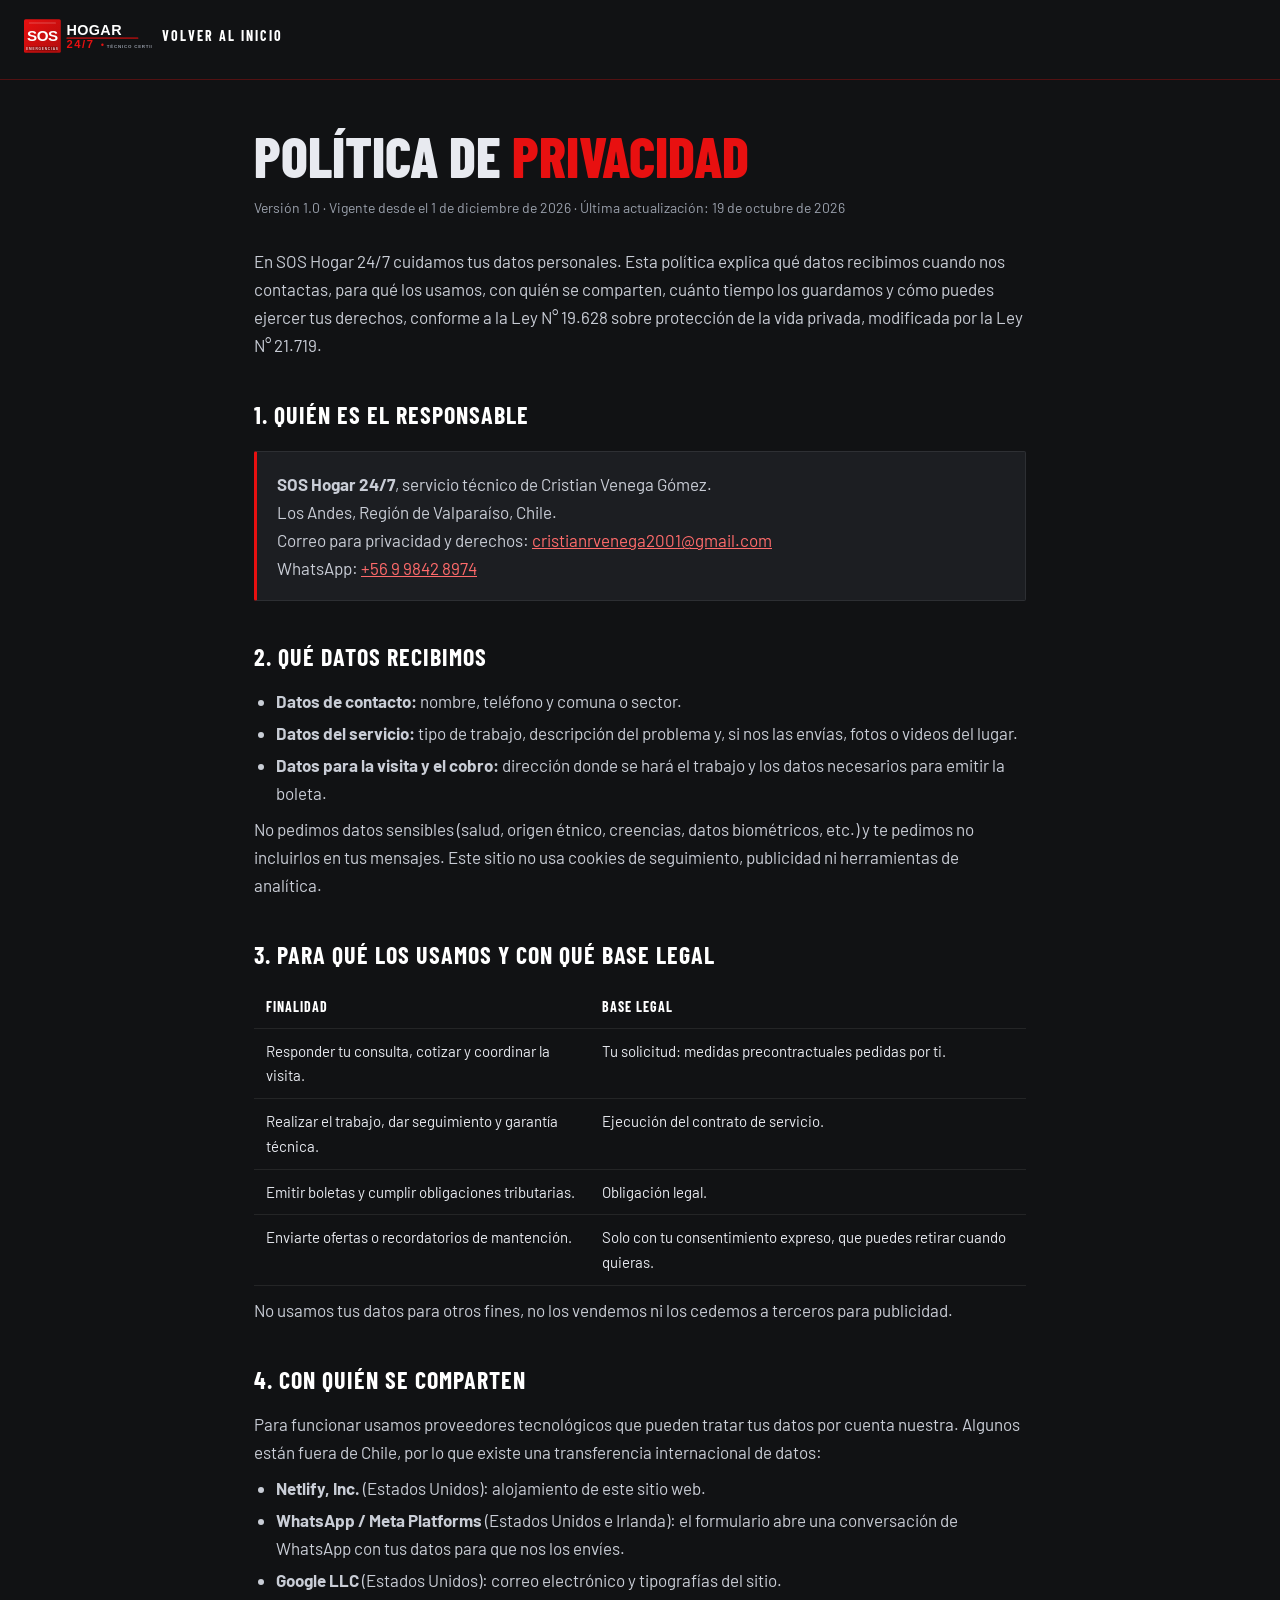
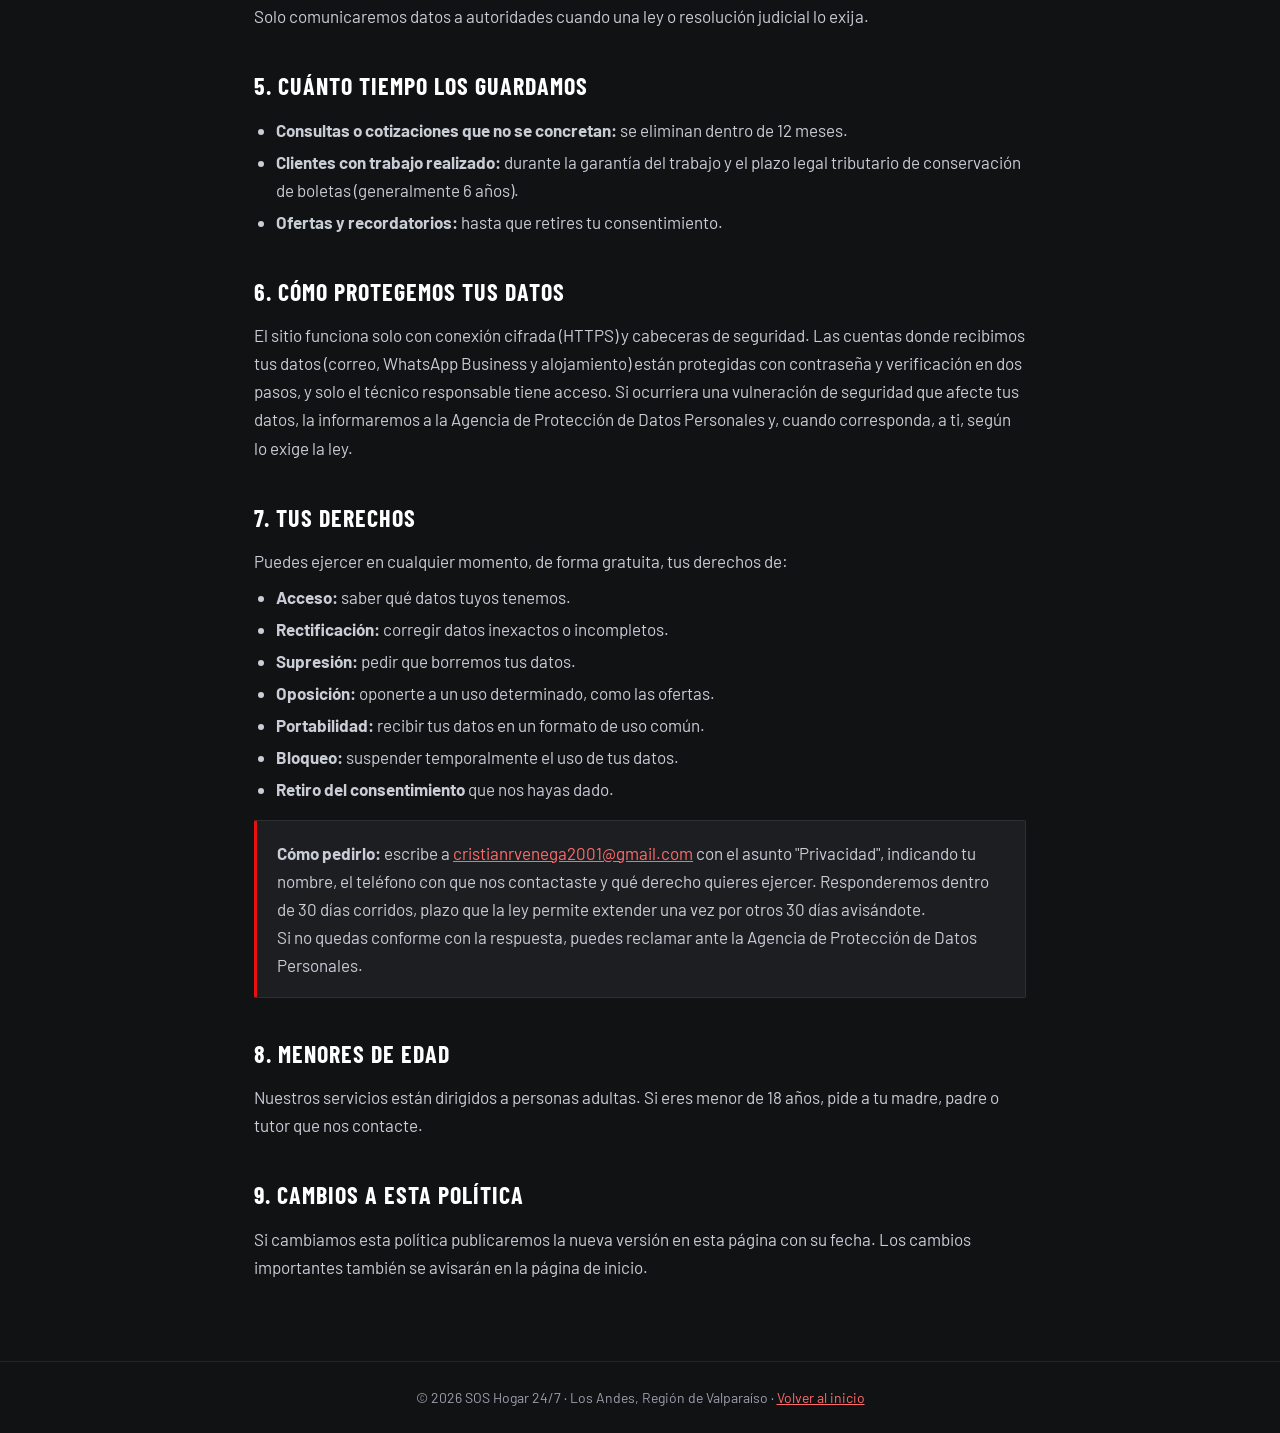
==== privacidad.html @ df57c521 "Sitio publicado (19-10-2026) + fase 1: cabeceras de seguridad, Política de Privacidad, consentimient" ====
<!DOCTYPE html>
<html lang="es">
<head>
  <meta charset="UTF-8" />
  <meta name="viewport" content="width=device-width, initial-scale=1.0" />
  <title>Política de Privacidad | SOS Hogar 24/7</title>
  <meta name="description" content="Cómo SOS Hogar 24/7 trata tus datos personales y cómo ejercer tus derechos según la Ley 21.719." />
  <meta name="robots" content="index,follow" />
  <link rel="preconnect" href="https://fonts.googleapis.com" />
  <link rel="preconnect" href="https://fonts.gstatic.com" crossorigin />
  <link href="https://fonts.googleapis.com/css2?family=Barlow+Condensed:wght@700;800&family=Barlow:wght@400;500;600&display=swap" rel="stylesheet" />
  <style>
    :root { --sos:#E81010; --carbon:#111214; --gunmetal:#1C1E22; --fog:#9AA0AC; --light:#E8EAF0; }
    * { margin:0; padding:0; box-sizing:border-box; }
    body { background:var(--carbon); color:var(--light); font-family:'Barlow',sans-serif; font-size:17px; line-height:1.65; }
    header { border-bottom:1px solid rgba(232,16,16,0.3); padding:16px 24px; }
    header a { display:inline-flex; align-items:center; gap:10px; color:white; text-decoration:none; font-family:'Barlow Condensed',sans-serif; font-weight:700; letter-spacing:2px; text-transform:uppercase; font-size:14px; }
    header img { height:40px; width:auto; }
    main { max-width:820px; margin:0 auto; padding:48px 24px 80px; }
    h1 { font-family:'Barlow Condensed',sans-serif; font-weight:800; font-size:clamp(36px,7vw,56px); line-height:1; text-transform:uppercase; margin-bottom:12px; }
    h1 span { color:var(--sos); }
    h2 { font-family:'Barlow Condensed',sans-serif; font-weight:700; font-size:24px; text-transform:uppercase; letter-spacing:1px; color:white; margin:36px 0 10px; }
    p, li { color:#C9CDD6; }
    ul { padding-left:22px; margin:8px 0; }
    li { margin:4px 0; }
    a { color:#FF6B6B; }
    .meta { color:var(--fog); font-size:14px; margin-bottom:28px; }
    .box { background:var(--gunmetal); border:1px solid rgba(255,255,255,0.08); border-left:3px solid var(--sos); border-radius:2px; padding:18px 20px; margin:16px 0; }
    table { width:100%; border-collapse:collapse; margin:10px 0; font-size:15px; }
    th, td { text-align:left; padding:10px 12px; border-bottom:1px solid rgba(255,255,255,0.08); vertical-align:top; }
    th { color:white; font-family:'Barlow Condensed',sans-serif; letter-spacing:1px; text-transform:uppercase; font-size:14px; }
    footer { border-top:1px solid rgba(255,255,255,0.08); padding:24px; text-align:center; font-size:14px; color:var(--fog); }
  </style>
</head>
<body>
<header>
  <a href="/"><img src="assets/logo.svg" alt="SOS Hogar 24/7" /> Volver al inicio</a>
</header>

<main>
  <h1>Política de <span>Privacidad</span></h1>
  <p class="meta">Versión 1.0 · Vigente desde el 1 de diciembre de 2026 · Última actualización: 19 de octubre de 2026</p>

  <p>En SOS Hogar 24/7 cuidamos tus datos personales. Esta política explica qué datos recibimos cuando nos contactas, para qué los usamos, con quién se comparten, cuánto tiempo los guardamos y cómo puedes ejercer tus derechos, conforme a la Ley N° 19.628 sobre protección de la vida privada, modificada por la Ley N° 21.719.</p>

  <h2>1. Quién es el responsable</h2>
  <div class="box">
    <p><strong>SOS Hogar 24/7</strong>, servicio técnico de Cristian Venega Gómez.<br>
    Los Andes, Región de Valparaíso, Chile.<br>
    Correo para privacidad y derechos: <a href="mailto:cristianrvenega2001@gmail.com?subject=Privacidad%20-%20Ejercicio%20de%20derechos">cristianrvenega2001@gmail.com</a><br>
    WhatsApp: <a href="https://wa.me/56998428974">+56 9 9842 8974</a></p>
  </div>

  <h2>2. Qué datos recibimos</h2>
  <ul>
    <li><strong>Datos de contacto:</strong> nombre, teléfono y comuna o sector.</li>
    <li><strong>Datos del servicio:</strong> tipo de trabajo, descripción del problema y, si nos las envías, fotos o videos del lugar.</li>
    <li><strong>Datos para la visita y el cobro:</strong> dirección donde se hará el trabajo y los datos necesarios para emitir la boleta.</li>
  </ul>
  <p>No pedimos datos sensibles (salud, origen étnico, creencias, datos biométricos, etc.) y te pedimos no incluirlos en tus mensajes. Este sitio no usa cookies de seguimiento, publicidad ni herramientas de analítica.</p>

  <h2>3. Para qué los usamos y con qué base legal</h2>
  <table>
    <tr><th>Finalidad</th><th>Base legal</th></tr>
    <tr><td>Responder tu consulta, cotizar y coordinar la visita.</td><td>Tu solicitud: medidas precontractuales pedidas por ti.</td></tr>
    <tr><td>Realizar el trabajo, dar seguimiento y garantía técnica.</td><td>Ejecución del contrato de servicio.</td></tr>
    <tr><td>Emitir boletas y cumplir obligaciones tributarias.</td><td>Obligación legal.</td></tr>
    <tr><td>Enviarte ofertas o recordatorios de mantención.</td><td>Solo con tu consentimiento expreso, que puedes retirar cuando quieras.</td></tr>
  </table>
  <p>No usamos tus datos para otros fines, no los vendemos ni los cedemos a terceros para publicidad.</p>

  <h2>4. Con quién se comparten</h2>
  <p>Para funcionar usamos proveedores tecnológicos que pueden tratar tus datos por cuenta nuestra. Algunos están fuera de Chile, por lo que existe una transferencia internacional de datos:</p>
  <ul>
    <li><strong>Netlify, Inc.</strong> (Estados Unidos): alojamiento de este sitio web.</li>
    <li><strong>WhatsApp / Meta Platforms</strong> (Estados Unidos e Irlanda): el formulario abre una conversación de WhatsApp con tus datos para que nos los envíes.</li>
    <li><strong>Google LLC</strong> (Estados Unidos): correo electrónico y tipografías del sitio.</li>
  </ul>
  <p>Solo comunicaremos datos a autoridades cuando una ley o resolución judicial lo exija.</p>

  <h2>5. Cuánto tiempo los guardamos</h2>
  <ul>
    <li><strong>Consultas o cotizaciones que no se concretan:</strong> se eliminan dentro de 12 meses.</li>
    <li><strong>Clientes con trabajo realizado:</strong> durante la garantía del trabajo y el plazo legal tributario de conservación de boletas (generalmente 6 años).</li>
    <li><strong>Ofertas y recordatorios:</strong> hasta que retires tu consentimiento.</li>
  </ul>

  <h2>6. Cómo protegemos tus datos</h2>
  <p>El sitio funciona solo con conexión cifrada (HTTPS) y cabeceras de seguridad. Las cuentas donde recibimos tus datos (correo, WhatsApp Business y alojamiento) están protegidas con contraseña y verificación en dos pasos, y solo el técnico responsable tiene acceso. Si ocurriera una vulneración de seguridad que afecte tus datos, la informaremos a la Agencia de Protección de Datos Personales y, cuando corresponda, a ti, según lo exige la ley.</p>

  <h2>7. Tus derechos</h2>
  <p>Puedes ejercer en cualquier momento, de forma gratuita, tus derechos de:</p>
  <ul>
    <li><strong>Acceso:</strong> saber qué datos tuyos tenemos.</li>
    <li><strong>Rectificación:</strong> corregir datos inexactos o incompletos.</li>
    <li><strong>Supresión:</strong> pedir que borremos tus datos.</li>
    <li><strong>Oposición:</strong> oponerte a un uso determinado, como las ofertas.</li>
    <li><strong>Portabilidad:</strong> recibir tus datos en un formato de uso común.</li>
    <li><strong>Bloqueo:</strong> suspender temporalmente el uso de tus datos.</li>
    <li><strong>Retiro del consentimiento</strong> que nos hayas dado.</li>
  </ul>
  <div class="box">
    <p><strong>Cómo pedirlo:</strong> escribe a <a href="mailto:cristianrvenega2001@gmail.com?subject=Privacidad%20-%20Ejercicio%20de%20derechos">cristianrvenega2001@gmail.com</a> con el asunto "Privacidad", indicando tu nombre, el teléfono con que nos contactaste y qué derecho quieres ejercer. Responderemos dentro de 30 días corridos, plazo que la ley permite extender una vez por otros 30 días avisándote.</p>
    <p>Si no quedas conforme con la respuesta, puedes reclamar ante la Agencia de Protección de Datos Personales.</p>
  </div>

  <h2>8. Menores de edad</h2>
  <p>Nuestros servicios están dirigidos a personas adultas. Si eres menor de 18 años, pide a tu madre, padre o tutor que nos contacte.</p>

  <h2>9. Cambios a esta política</h2>
  <p>Si cambiamos esta política publicaremos la nueva versión en esta página con su fecha. Los cambios importantes también se avisarán en la página de inicio.</p>
</main>

<footer>
  © 2026 SOS Hogar 24/7 · Los Andes, Región de Valparaíso · <a href="/">Volver al inicio</a>
</footer>
</body>
</html>
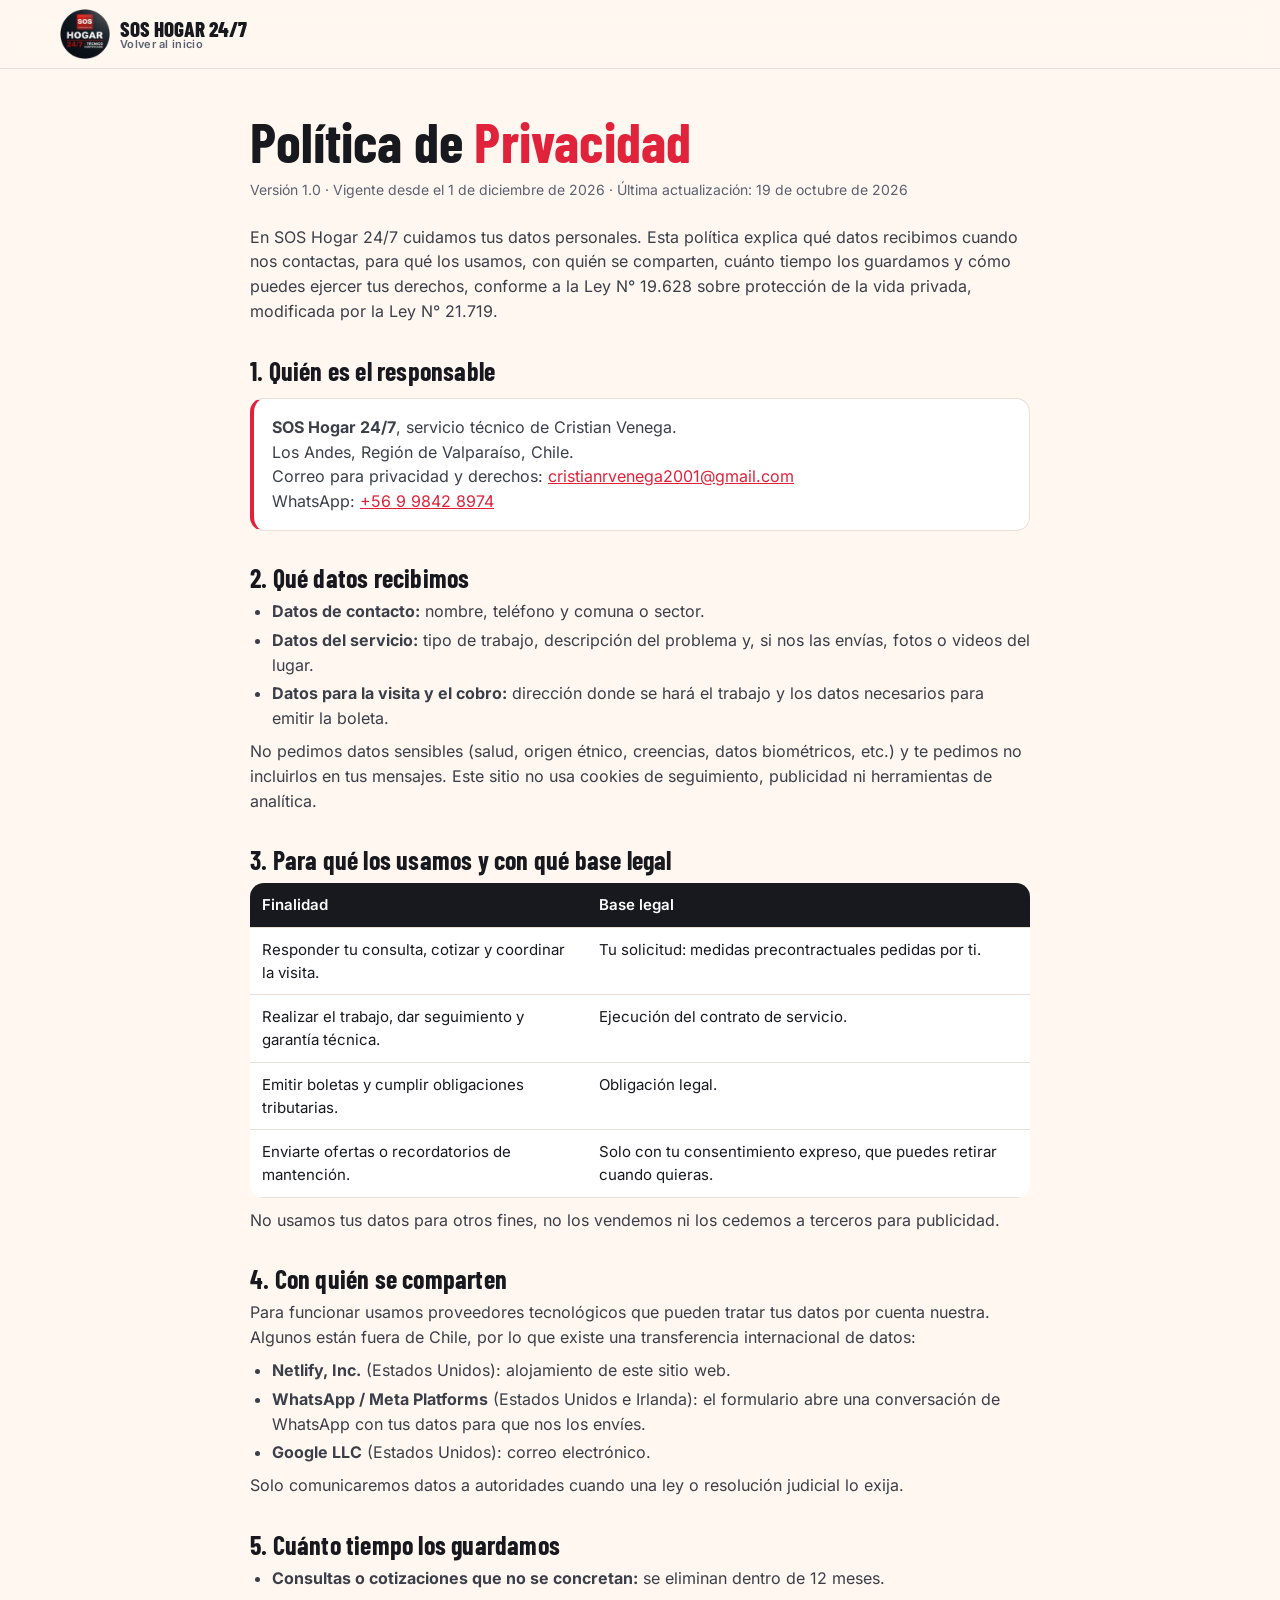
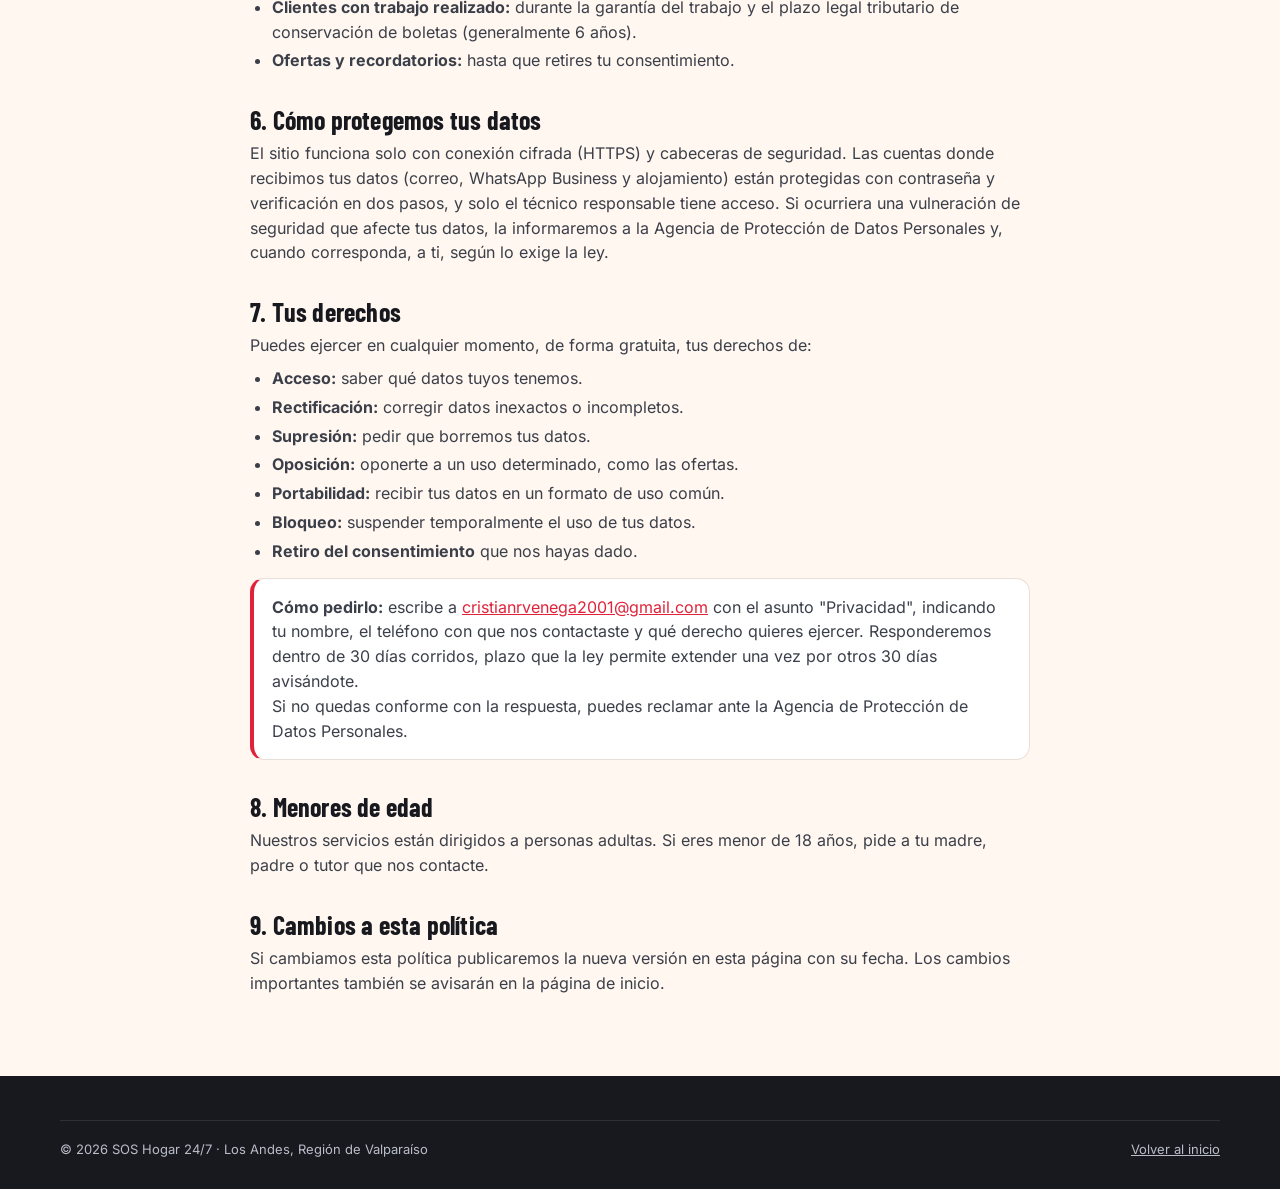
==== commit 40bf1c8d: "Rediseño completo del sitio (fase 2) Portada con fondo animado y avatar 3D, estudios destacados (San" ====
--- a/privacidad.html
+++ b/privacidad.html
@@ -1,51 +1,33 @@
 <!DOCTYPE html>
-<html lang="es">
+<html lang="es-CL">
 <head>
-  <meta charset="UTF-8" />
-  <meta name="viewport" content="width=device-width, initial-scale=1.0" />
+  <meta charset="UTF-8">
+  <meta name="viewport" content="width=device-width, initial-scale=1">
   <title>Política de Privacidad | SOS Hogar 24/7</title>
-  <meta name="description" content="Cómo SOS Hogar 24/7 trata tus datos personales y cómo ejercer tus derechos según la Ley 21.719." />
-  <meta name="robots" content="index,follow" />
-  <link rel="preconnect" href="https://fonts.googleapis.com" />
-  <link rel="preconnect" href="https://fonts.gstatic.com" crossorigin />
-  <link href="https://fonts.googleapis.com/css2?family=Barlow+Condensed:wght@700;800&family=Barlow:wght@400;500;600&display=swap" rel="stylesheet" />
-  <style>
-    :root { --sos:#E81010; --carbon:#111214; --gunmetal:#1C1E22; --fog:#9AA0AC; --light:#E8EAF0; }
-    * { margin:0; padding:0; box-sizing:border-box; }
-    body { background:var(--carbon); color:var(--light); font-family:'Barlow',sans-serif; font-size:17px; line-height:1.65; }
-    header { border-bottom:1px solid rgba(232,16,16,0.3); padding:16px 24px; }
-    header a { display:inline-flex; align-items:center; gap:10px; color:white; text-decoration:none; font-family:'Barlow Condensed',sans-serif; font-weight:700; letter-spacing:2px; text-transform:uppercase; font-size:14px; }
-    header img { height:40px; width:auto; }
-    main { max-width:820px; margin:0 auto; padding:48px 24px 80px; }
-    h1 { font-family:'Barlow Condensed',sans-serif; font-weight:800; font-size:clamp(36px,7vw,56px); line-height:1; text-transform:uppercase; margin-bottom:12px; }
-    h1 span { color:var(--sos); }
-    h2 { font-family:'Barlow Condensed',sans-serif; font-weight:700; font-size:24px; text-transform:uppercase; letter-spacing:1px; color:white; margin:36px 0 10px; }
-    p, li { color:#C9CDD6; }
-    ul { padding-left:22px; margin:8px 0; }
-    li { margin:4px 0; }
-    a { color:#FF6B6B; }
-    .meta { color:var(--fog); font-size:14px; margin-bottom:28px; }
-    .box { background:var(--gunmetal); border:1px solid rgba(255,255,255,0.08); border-left:3px solid var(--sos); border-radius:2px; padding:18px 20px; margin:16px 0; }
-    table { width:100%; border-collapse:collapse; margin:10px 0; font-size:15px; }
-    th, td { text-align:left; padding:10px 12px; border-bottom:1px solid rgba(255,255,255,0.08); vertical-align:top; }
-    th { color:white; font-family:'Barlow Condensed',sans-serif; letter-spacing:1px; text-transform:uppercase; font-size:14px; }
-    footer { border-top:1px solid rgba(255,255,255,0.08); padding:24px; text-align:center; font-size:14px; color:var(--fog); }
-  </style>
+  <meta name="description" content="Cómo SOS Hogar 24/7 trata tus datos personales y cómo ejercer tus derechos según la Ley 21.719.">
+  <meta name="theme-color" content="#E0233A">
+  <link rel="canonical" href="https://soshogar24-7.netlify.app/privacidad.html">
+  <link rel="icon" href="favicon.ico" sizes="any">
+  <link rel="stylesheet" href="css/styles.css">
 </head>
 <body>
-<header>
-  <a href="/"><img src="assets/logo.svg" alt="SOS Hogar 24/7" /> Volver al inicio</a>
+<header class="cab">
+  <div class="wrap">
+    <a class="marca" href="./" aria-label="SOS Hogar 24/7, volver al inicio">
+      <img src="assets/img/logo-badge.webp" alt="" width="50" height="50">
+      <span>SOS HOGAR 24/7<small>Volver al inicio</small></span>
+    </a>
+  </div>
 </header>
-
-<main>
+<main class="legal-pag">
   <h1>Política de <span>Privacidad</span></h1>
   <p class="meta">Versión 1.0 · Vigente desde el 1 de diciembre de 2026 · Última actualización: 19 de octubre de 2026</p>
 
   <p>En SOS Hogar 24/7 cuidamos tus datos personales. Esta política explica qué datos recibimos cuando nos contactas, para qué los usamos, con quién se comparten, cuánto tiempo los guardamos y cómo puedes ejercer tus derechos, conforme a la Ley N° 19.628 sobre protección de la vida privada, modificada por la Ley N° 21.719.</p>
 
   <h2>1. Quién es el responsable</h2>
-  <div class="box">
-    <p><strong>SOS Hogar 24/7</strong>, servicio técnico de Cristian Venega Gómez.<br>
+  <div class="caja">
+    <p><strong>SOS Hogar 24/7</strong>, servicio técnico de Cristian Venega.<br>
     Los Andes, Región de Valparaíso, Chile.<br>
     Correo para privacidad y derechos: <a href="mailto:cristianrvenega2001@gmail.com?subject=Privacidad%20-%20Ejercicio%20de%20derechos">cristianrvenega2001@gmail.com</a><br>
     WhatsApp: <a href="https://wa.me/56998428974">+56 9 9842 8974</a></p>
@@ -74,7 +56,7 @@
   <ul>
     <li><strong>Netlify, Inc.</strong> (Estados Unidos): alojamiento de este sitio web.</li>
     <li><strong>WhatsApp / Meta Platforms</strong> (Estados Unidos e Irlanda): el formulario abre una conversación de WhatsApp con tus datos para que nos los envíes.</li>
-    <li><strong>Google LLC</strong> (Estados Unidos): correo electrónico y tipografías del sitio.</li>
+    <li><strong>Google LLC</strong> (Estados Unidos): correo electrónico.</li>
   </ul>
   <p>Solo comunicaremos datos a autoridades cuando una ley o resolución judicial lo exija.</p>
 
@@ -99,7 +81,7 @@
     <li><strong>Bloqueo:</strong> suspender temporalmente el uso de tus datos.</li>
     <li><strong>Retiro del consentimiento</strong> que nos hayas dado.</li>
   </ul>
-  <div class="box">
+  <div class="caja">
     <p><strong>Cómo pedirlo:</strong> escribe a <a href="mailto:cristianrvenega2001@gmail.com?subject=Privacidad%20-%20Ejercicio%20de%20derechos">cristianrvenega2001@gmail.com</a> con el asunto "Privacidad", indicando tu nombre, el teléfono con que nos contactaste y qué derecho quieres ejercer. Responderemos dentro de 30 días corridos, plazo que la ley permite extender una vez por otros 30 días avisándote.</p>
     <p>Si no quedas conforme con la respuesta, puedes reclamar ante la Agencia de Protección de Datos Personales.</p>
   </div>
@@ -110,9 +92,8 @@
   <h2>9. Cambios a esta política</h2>
   <p>Si cambiamos esta política publicaremos la nueva versión en esta página con su fecha. Los cambios importantes también se avisarán en la página de inicio.</p>
 </main>
-
-<footer>
-  © 2026 SOS Hogar 24/7 · Los Andes, Región de Valparaíso · <a href="/">Volver al inicio</a>
+<footer class="pie">
+  <div class="wrap"><div class="legal"><span>© 2026 SOS Hogar 24/7 · Los Andes, Región de Valparaíso</span><a href="./">Volver al inicio</a></div></div>
 </footer>
 </body>
 </html>
--- a/css/styles.css
+++ b/css/styles.css
@@ -0,0 +1,370 @@
+/* SOS Hogar 24/7 · estilos del sitio */
+@font-face{font-family:'Barlow Condensed';font-style:normal;font-weight:600;font-display:swap;src:url(../assets/fonts/barlow-condensed-600.woff2) format('woff2')}
+@font-face{font-family:'Barlow Condensed';font-style:normal;font-weight:700;font-display:swap;src:url(../assets/fonts/barlow-condensed-700.woff2) format('woff2')}
+@font-face{font-family:'Barlow Condensed';font-style:normal;font-weight:800;font-display:swap;src:url(../assets/fonts/barlow-condensed-800.woff2) format('woff2')}
+@font-face{font-family:'Inter';font-style:normal;font-weight:400 700;font-display:swap;src:url(../assets/fonts/inter-var.woff2) format('woff2')}
+
+:root{
+  --rojo:#E0233A; --rojo-osc:#B5162B; --naranja:#FF7A3D; --ambar:#FFB547;
+  --crema:#FFF7F0; --crema-2:#FDEEE2; --carbon:#17191E; --carbon-2:#23262D;
+  --gris:#5B6170; --gris-claro:#B9BDC8; --linea:#EADFD6; --blanco:#fff; --verde:#1FAF5A;
+  --radio:20px; --sombra:0 14px 34px rgba(23,25,30,.10);
+  --cond:'Barlow Condensed',system-ui,sans-serif; --texto:'Inter',system-ui,-apple-system,'Segoe UI',sans-serif;
+}
+*{box-sizing:border-box;margin:0;padding:0}
+html{scroll-behavior:smooth;scroll-padding-top:76px;-webkit-text-size-adjust:100%}
+body{font-family:var(--texto);color:var(--carbon);background:var(--crema);line-height:1.55;-webkit-font-smoothing:antialiased;overflow-x:hidden}
+img,video{max-width:100%;display:block}
+a{color:inherit;text-decoration:none}
+button{font:inherit;cursor:pointer;border:0;background:none;color:inherit}
+h1,h2,h3,.cond{font-family:var(--cond);line-height:1;letter-spacing:.2px}
+.wrap{max-width:1200px;margin:0 auto;padding:0 20px}
+.sr{position:absolute;width:1px;height:1px;overflow:hidden;clip:rect(0 0 0 0);white-space:nowrap}
+:focus-visible{outline:3px solid var(--ambar);outline-offset:3px;border-radius:6px}
+
+/* botones */
+.btn{display:inline-flex;align-items:center;justify-content:center;gap:9px;border-radius:999px;font-weight:700;font-size:15px;padding:13px 22px;white-space:nowrap;transition:transform .2s,box-shadow .2s,background .2s}
+.btn:hover{transform:translateY(-2px)}
+.btn svg{width:18px;height:18px;flex:0 0 18px}
+.btn-rojo{background:var(--rojo);color:#fff;box-shadow:0 10px 24px rgba(224,35,58,.32)}
+.btn-rojo:hover{background:var(--rojo-osc)}
+.btn-wa{background:var(--verde);color:#fff;box-shadow:0 10px 24px rgba(31,175,90,.28)}
+.btn-claro{background:#fff;color:var(--carbon);border:1.5px solid var(--linea)}
+.btn-borde{border:1.5px solid rgba(255,255,255,.35);color:#fff}
+.btn-borde:hover{background:rgba(255,255,255,.08)}
+
+/* cabecera */
+.cab{position:sticky;top:0;z-index:40;background:rgba(255,247,240,.88);backdrop-filter:blur(12px);-webkit-backdrop-filter:blur(12px);border-bottom:1px solid var(--linea)}
+.cab .wrap{display:flex;align-items:center;gap:18px;height:68px}
+.marca{display:flex;align-items:center;gap:10px}
+.marca img{width:50px;height:50px}
+.marca span{font-family:var(--cond);font-weight:800;font-size:21px;line-height:.95}
+.marca small{display:block;font-family:var(--texto);font-weight:600;font-size:11px;color:var(--gris);letter-spacing:.3px}
+.menu{display:flex;gap:24px;margin-left:auto;font-weight:600;font-size:15px;color:var(--gris)}
+.menu a:hover{color:var(--rojo)}
+.cab .btn{padding:11px 18px}
+
+/* portada con fondo dinamico */
+.hero{position:relative;overflow:hidden;background:var(--carbon);color:#fff;isolation:isolate}
+.malla{position:absolute;inset:-25%;z-index:-2;filter:blur(70px);opacity:.95}
+.malla i{position:absolute;border-radius:50%}
+.malla .a{width:55%;height:60%;left:-6%;top:2%;background:var(--rojo)}
+.malla .b{width:46%;height:55%;right:-2%;top:8%;background:var(--naranja)}
+.malla .c{width:42%;height:46%;left:32%;bottom:-6%;background:var(--ambar);opacity:.7}
+@media (prefers-reduced-motion:no-preference){
+  .malla .a{animation:flota1 15s ease-in-out infinite alternate}
+  .malla .b{animation:flota2 19s ease-in-out infinite alternate}
+  .malla .c{animation:flota1 23s ease-in-out infinite alternate-reverse}
+}
+@keyframes flota1{to{transform:translate(18%,12%) scale(1.15)}}
+@keyframes flota2{to{transform:translate(-16%,12%) scale(.88)}}
+.hero::after{content:"";position:absolute;inset:0;z-index:-1;background:linear-gradient(180deg,rgba(23,25,30,.30),rgba(23,25,30,.78))}
+.hero .wrap{display:grid;grid-template-columns:1.1fr .9fr;gap:36px;align-items:center;padding-top:54px;padding-bottom:54px}
+.pill{display:inline-flex;align-items:center;gap:8px;background:rgba(255,255,255,.14);border:1px solid rgba(255,255,255,.25);padding:7px 14px;border-radius:999px;font-size:13px;font-weight:600}
+.pulso{width:9px;height:9px;border-radius:50%;background:#3BE07D;box-shadow:0 0 0 4px rgba(59,224,125,.25)}
+.hero h1{font-size:clamp(42px,6vw,72px);font-weight:800;margin:16px 0 14px}
+.hero h1 em{font-style:normal;color:var(--ambar)}
+.hero .lead{font-size:18px;color:rgba(255,255,255,.88);max-width:540px}
+.sello{display:flex;align-items:center;gap:12px;margin-top:20px;background:rgba(255,255,255,.95);color:var(--carbon);border-radius:16px;padding:10px 14px 10px 10px;max-width:470px;box-shadow:0 14px 30px rgba(0,0,0,.25)}
+.sello .ico{flex:0 0 46px;height:46px;border-radius:12px;background:linear-gradient(135deg,var(--rojo),var(--naranja));display:grid;place-items:center;color:#fff;font-size:22px}
+.sello b{font-family:var(--cond);font-size:20px;display:block}
+.sello span{font-size:13px;color:var(--gris)}
+.cta{display:flex;gap:12px;margin:24px 0 20px;flex-wrap:wrap}
+.cifras{display:grid;grid-template-columns:repeat(4,auto);gap:10px;justify-content:start}
+.cifras div{background:rgba(255,255,255,.1);border:1px solid rgba(255,255,255,.12);border-radius:14px;padding:10px 14px;font-size:12.5px;line-height:1.25;color:rgba(255,255,255,.85)}
+.cifras b{display:block;font-family:var(--cond);font-size:26px;color:#fff}
+.escena{position:relative;min-height:470px}
+.escena .avatar{position:absolute;right:4%;bottom:-54px;height:520px;width:auto;filter:drop-shadow(0 24px 40px rgba(0,0,0,.45))}
+.escena .halo{position:absolute;right:2%;bottom:20px;width:380px;height:380px;border-radius:50%;background:radial-gradient(circle,rgba(255,181,71,.55),rgba(255,181,71,0) 68%)}
+.foto-flot{position:absolute;width:190px;border-radius:16px;overflow:hidden;background:#fff;box-shadow:0 18px 36px rgba(0,0,0,.4);border:4px solid #fff}
+.foto-flot img{width:100%;height:130px;object-fit:cover}
+.foto-flot span{display:block;color:var(--carbon);font-weight:700;font-size:12px;padding:6px 8px}
+.foto-flot.f1{left:0;top:30px;transform:rotate(-4deg)}
+.foto-flot.f2{left:40px;top:250px;transform:rotate(3deg)}
+@media (prefers-reduced-motion:no-preference){.foto-flot{animation:vaiven 6s ease-in-out infinite alternate}.foto-flot.f2{animation-delay:-3s}}
+@keyframes vaiven{to{translate:0 -10px}}
+
+/* tira de trabajos (movil) */
+.tira{display:none}
+
+/* urgencias */
+.urg{margin-top:-28px;position:relative;z-index:5}
+.urg .wrap{display:grid;grid-template-columns:repeat(3,1fr);gap:14px}
+.urg a{display:flex;align-items:center;gap:14px;background:#fff;border-radius:18px;padding:16px 18px;box-shadow:var(--sombra);border:1px solid var(--linea);transition:transform .2s}
+.urg a:hover{transform:translateY(-3px)}
+.urg .i{flex:0 0 48px;height:48px;border-radius:14px;display:grid;place-items:center;font-size:24px;background:#FFE9E3}
+.urg b{display:block;font-family:var(--cond);font-size:21px}
+.urg span{font-size:13px;color:var(--gris)}
+.urg em{margin-left:auto;font-style:normal;font-size:11px;font-weight:800;color:#fff;background:var(--rojo);border-radius:999px;padding:4px 9px}
+
+/* secciones */
+section{padding:72px 0}
+.kicker{color:var(--rojo);font-weight:700;font-size:13px;letter-spacing:2px;text-transform:uppercase}
+h2{font-size:clamp(34px,4.6vw,50px);margin:8px 0 10px}
+.sub{color:var(--gris);font-size:16.5px;max-width:640px}
+.oscuro{background:var(--carbon);color:#fff}
+.oscuro .kicker{color:var(--ambar)}
+.oscuro .sub{color:var(--gris-claro)}
+
+/* servicios */
+.servicios{display:grid;grid-template-columns:repeat(4,1fr);gap:14px;margin-top:30px;align-items:start}
+.srv{background:#fff;border:1px solid var(--linea);border-radius:var(--radio);padding:20px;transition:box-shadow .2s,border-color .2s}
+.srv:hover{box-shadow:var(--sombra)}
+.srv[open]{border-color:var(--rojo);box-shadow:var(--sombra)}
+.srv summary{list-style:none;cursor:pointer;display:flex;flex-direction:column;gap:8px}
+.srv summary::-webkit-details-marker{display:none}
+.srv .ic{width:48px;height:48px;border-radius:14px;display:grid;place-items:center;font-size:24px;background:#FFE9E3}
+.srv h3{font-size:25px}
+.srv p{font-size:14px;color:var(--gris)}
+.srv .mas{font-size:13px;font-weight:700;color:var(--rojo)}
+.srv .mas::after{content:" +"}
+.srv[open] .mas::after{content:" −"}
+.srv ul{list-style:none;margin:14px 0;display:grid;gap:7px;font-size:14px}
+.srv li{padding-left:20px;position:relative}
+.srv li::before{content:"✓";position:absolute;left:0;color:var(--verde);font-weight:800}
+.srv .btn{width:100%;padding:11px 16px;font-size:14px}
+.srv.destacado{grid-column:span 2;background:linear-gradient(135deg,var(--rojo),var(--naranja));color:#fff;border:0}
+.srv.destacado p,.srv.destacado .mas{color:rgba(255,255,255,.92)}
+.srv.destacado .ic{background:rgba(255,255,255,.2)}
+.srv.destacado li::before{color:#fff}
+.ayuda{margin-top:22px;display:flex;align-items:center;gap:18px;flex-wrap:wrap;background:var(--crema-2);border-radius:var(--radio);padding:18px 22px}
+.ayuda img{height:110px;margin:-30px 0 -18px}
+.ayuda div{flex:1;min-width:220px}
+.ayuda b{font-family:var(--cond);font-size:24px;display:block}
+
+/* trabajos */
+.filtros{display:flex;gap:8px;margin:24px 0;flex-wrap:wrap}
+.filtro{padding:9px 15px;border-radius:999px;border:1px solid rgba(255,255,255,.22);font-size:13.5px;font-weight:600;color:#fff}
+.filtro[aria-pressed="true"]{background:var(--ambar);border-color:var(--ambar);color:var(--carbon)}
+.antes-despues{display:grid;grid-template-columns:1fr 1fr;gap:12px;margin-bottom:12px}
+.galeria{display:grid;grid-template-columns:repeat(4,1fr);gap:12px}
+.obra{position:relative;border-radius:16px;overflow:hidden;background:var(--carbon-2);aspect-ratio:4/5;cursor:pointer;text-align:left}
+.antes-despues .obra{aspect-ratio:16/11}
+.obra img{width:100%;height:100%;object-fit:cover;transition:transform .5s}
+.obra:hover img{transform:scale(1.05)}
+.obra::after{content:"";position:absolute;inset:0;background:linear-gradient(to top,rgba(0,0,0,.75),transparent 55%)}
+.obra .t{position:absolute;left:12px;right:12px;bottom:11px;z-index:2;font-weight:700;font-size:14px;line-height:1.25;color:#fff}
+.obra .t small{display:block;font-weight:500;font-size:12px;color:rgba(255,255,255,.8)}
+.obra .et{position:absolute;top:10px;left:10px;z-index:2;font-size:11px;font-weight:800;padding:4px 10px;border-radius:999px;background:#fff;color:var(--carbon)}
+.obra .et.despues{background:var(--ambar)}
+.obra .play{position:absolute;top:10px;right:10px;z-index:2;font-size:11px;font-weight:800;padding:4px 10px;border-radius:999px;background:var(--rojo);color:#fff}
+.obra[hidden]{display:none}
+.mas-trabajos{margin-top:26px;display:flex;gap:12px;flex-wrap:wrap}
+
+/* visor */
+.visor{position:fixed;inset:0;z-index:90;background:rgba(10,10,12,.94);display:none;align-items:center;justify-content:center;padding:20px}
+.visor.abierto{display:flex}
+.visor figure{max-width:960px;width:100%;text-align:center}
+.visor img,.visor video{max-height:78vh;margin:0 auto;border-radius:12px}
+.visor figcaption{color:#ddd;margin-top:12px;font-size:14px}
+.visor .cerrar{position:absolute;top:14px;right:16px;color:#fff;font-size:15px;font-weight:700;padding:10px 14px;border-radius:999px;background:rgba(255,255,255,.12)}
+.visor .nav{position:absolute;top:50%;transform:translateY(-50%);width:46px;height:46px;border-radius:50%;background:var(--rojo);color:#fff;font-size:22px}
+.visor .ant{left:14px}.visor .sig{right:14px}
+
+/* estudios */
+.estudios{display:grid;grid-template-columns:330px 1fr;gap:34px;margin-top:30px;align-items:start}
+.perfil{background:#fff;border:1px solid var(--linea);border-radius:24px;overflow:hidden;position:sticky;top:90px}
+.perfil img{width:100%;height:270px;object-fit:cover;object-position:center 22%}
+.perfil div{padding:18px}
+.perfil b{font-family:var(--cond);font-size:28px;display:block}
+.perfil p{font-size:14px;color:var(--gris);margin-top:6px}
+.certs{display:grid;grid-template-columns:1fr 1fr;gap:14px}
+.cert{background:#fff;border:1px solid var(--linea);border-radius:18px;padding:18px;position:relative}
+.cert .h{font-family:var(--cond);font-weight:800;font-size:40px;color:var(--rojo);line-height:1}
+.cert strong{display:block;font-size:16px;margin-top:8px}
+.cert p{font-size:13.5px;color:var(--gris);margin-top:4px}
+.cert .ok{display:inline-block;margin-top:10px;font-size:12px;font-weight:700;color:var(--verde);background:#E9F8EF;border-radius:999px;padding:3px 10px}
+.cert.estrella{grid-column:span 2;display:grid;grid-template-columns:auto 1fr;gap:18px;align-items:center;background:linear-gradient(135deg,#1F2229,#2B2F38);color:#fff;border:0}
+.cert.estrella .h{color:var(--ambar);font-size:64px}
+.cert.estrella p{color:var(--gris-claro)}
+.cert.estrella .ins{display:inline-block;background:var(--ambar);color:var(--carbon);font-size:12px;font-weight:800;border-radius:999px;padding:4px 11px;margin-bottom:8px}
+.total{grid-column:span 2;background:var(--ambar);border-radius:18px;padding:16px 22px;display:flex;justify-content:space-between;align-items:center;gap:12px;font-weight:700}
+.total span{font-family:var(--cond);font-size:44px;line-height:1}
+.exp{grid-column:span 2;background:var(--crema-2);border-radius:18px;padding:18px 20px}
+.exp b{font-family:var(--cond);font-size:22px}
+.exp ul{list-style:none;display:flex;flex-wrap:wrap;gap:8px;margin-top:10px}
+.exp li{background:#fff;border:1px solid var(--linea);border-radius:999px;padding:6px 12px;font-size:13px;font-weight:600}
+
+/* como trabajo */
+.pasos-wrap{display:grid;grid-template-columns:1fr 260px;gap:30px;align-items:end}
+.pasos{display:grid;grid-template-columns:repeat(3,1fr);gap:14px;margin-top:26px}
+.paso{background:#fff;border:1px solid var(--linea);border-radius:18px;padding:20px}
+.paso .n{font-family:var(--cond);font-weight:800;font-size:46px;color:var(--rojo);line-height:1}
+.paso b{display:block;font-size:17px;margin:6px 0 4px}
+.paso p{font-size:14px;color:var(--gris)}
+.pasos-wrap img{height:340px;margin:0 auto}
+
+/* cobertura y opiniones */
+.comunas{display:flex;flex-wrap:wrap;gap:10px;margin-top:22px}
+.comunas span{background:#fff;border:1px solid var(--linea);border-radius:999px;padding:9px 16px;font-weight:600;font-size:14.5px}
+.opiniones{display:grid;grid-template-columns:repeat(3,1fr);gap:14px;margin-top:30px}
+.op{background:#fff;border:1px solid var(--linea);border-radius:18px;padding:20px}
+.op .est{color:var(--ambar);letter-spacing:2px}
+.op p{margin:8px 0 12px;font-size:15px}
+.op b{font-size:14px}.op small{display:block;color:var(--gris);font-size:12.5px}
+
+/* contacto */
+.contacto{display:grid;grid-template-columns:1fr 1.1fr;gap:34px;align-items:start;margin-top:28px}
+.canales{display:grid;gap:12px}
+.canal{display:flex;align-items:center;gap:14px;background:#fff;border:1px solid var(--linea);border-radius:18px;padding:16px 18px}
+.canal .i{flex:0 0 46px;height:46px;border-radius:14px;display:grid;place-items:center;font-size:22px;background:#FFE9E3}
+.canal small{display:block;color:var(--gris);font-size:12.5px}
+.canal b{font-size:16.5px;word-break:break-word}
+.contacto .avatar-c{height:300px;margin:6px auto 0}
+.form{background:#fff;border:1px solid var(--linea);border-radius:24px;padding:24px;display:grid;gap:14px;box-shadow:var(--sombra)}
+.form h3{font-size:30px}
+.form .fila{display:grid;grid-template-columns:1fr 1fr;gap:12px}
+.form label.campo{display:grid;gap:6px;font-size:13px;font-weight:600;color:var(--gris)}
+.form input[type=text],.form input[type=tel],.form select,.form textarea{width:100%;border:1.5px solid var(--linea);border-radius:12px;padding:12px 14px;font:inherit;font-size:15px;color:var(--carbon);background:var(--crema)}
+.form input:focus,.form select:focus,.form textarea:focus{outline:none;border-color:var(--rojo);background:#fff}
+.form .acepta{display:flex;gap:10px;align-items:flex-start;font-size:13px;color:var(--gris);line-height:1.45}
+.form .acepta input{margin-top:3px;width:17px;height:17px;accent-color:var(--rojo);flex:0 0 17px}
+.form .acepta a{color:var(--rojo);text-decoration:underline}
+.trampa{position:absolute;left:-9999px;width:1px;height:1px;opacity:0}
+.enviado{display:none;text-align:center;padding:20px 6px}
+.enviado.visible{display:block}
+.enviado b{font-family:var(--cond);font-size:30px;display:block;margin-bottom:6px}
+
+/* pie */
+.pie{background:var(--carbon);color:var(--gris-claro);font-size:14px;padding:44px 0 30px}
+.pie .wrap{display:grid;grid-template-columns:1.4fr 1fr 1fr;gap:28px}
+.pie b{color:#fff;font-family:var(--cond);font-size:20px;display:block;margin-bottom:10px}
+.pie a:hover{color:#fff}
+.pie ul{list-style:none;display:grid;gap:6px}
+.pie .legal{grid-column:1/-1;border-top:1px solid rgba(255,255,255,.1);padding-top:18px;display:flex;justify-content:space-between;gap:12px;flex-wrap:wrap;font-size:13px}
+.pie .legal a{text-decoration:underline}
+
+/* barra fija movil y boton flotante */
+.barra{display:none}
+.wa-flota{position:fixed;right:22px;bottom:22px;z-index:50;width:60px;height:60px;border-radius:50%;background:var(--verde);display:grid;place-items:center;box-shadow:0 10px 26px rgba(31,175,90,.45)}
+.wa-flota svg{width:30px;height:30px}
+
+/* aparicion suave */
+@media (prefers-reduced-motion:no-preference){
+  .aparece{opacity:0;transform:translateY(24px);transition:opacity .6s ease,transform .6s ease}
+  .aparece.visible{opacity:1;transform:none}
+}
+
+/* tablet */
+@media (max-width:1020px){
+  .menu{display:none}
+  .cab .btn{margin-left:auto}
+  .hero .wrap{grid-template-columns:1fr 300px;gap:10px}
+  .escena{min-height:420px}
+  .escena .avatar{height:430px;right:-10px}
+  .foto-flot{display:none}
+  .servicios{grid-template-columns:repeat(2,1fr)}
+  .galeria{grid-template-columns:repeat(3,1fr)}
+  .estudios{grid-template-columns:1fr}
+  .perfil{position:static;display:grid;grid-template-columns:220px 1fr}
+  .perfil img{height:100%;min-height:220px}
+  .contacto{grid-template-columns:1fr}
+  .contacto .avatar-c{display:none}
+  .opiniones{grid-template-columns:1fr 1fr}
+  .pie .wrap{grid-template-columns:1fr 1fr}
+}
+
+/* celular */
+@media (max-width:640px){
+  html{scroll-padding-top:66px}
+  body{padding-bottom:76px}
+  .cab .wrap{height:60px;gap:10px}
+  .marca img{width:42px;height:42px}
+  .marca span{font-size:18px}
+  .cab .btn{padding:9px 14px;font-size:14px}
+  .hero .wrap{grid-template-columns:1fr;padding-top:24px;padding-bottom:22px;gap:0}
+  .escena{display:none}
+  .hero h1{font-size:39px;margin:12px 0 10px}
+  .hero .lead{font-size:15.5px}
+  .sello{margin-top:14px;padding:8px 12px 8px 8px}
+  .sello .ico{flex-basis:40px;height:40px;font-size:19px}
+  .sello b{font-size:17px}.sello span{font-size:12px}
+  .cta{margin:16px 0 14px;flex-wrap:nowrap}
+  .cta .btn{flex:1;padding:12px 10px;font-size:14.5px}
+  .cifras{grid-template-columns:repeat(4,1fr);gap:6px}
+  .cifras div{padding:7px 6px;font-size:10.5px;text-align:center}
+  .cifras b{font-size:20px}
+  .tira{display:flex;gap:10px;overflow-x:auto;scroll-snap-type:x mandatory;margin:16px -20px 0;padding:0 20px 4px;scrollbar-width:none}
+  .tira::-webkit-scrollbar{display:none}
+  .tira a{flex:0 0 46%;scroll-snap-align:start;position:relative;border-radius:14px;overflow:hidden;aspect-ratio:4/5;border:2px solid rgba(255,255,255,.85)}
+  .tira img{width:100%;height:100%;object-fit:cover}
+  .tira span{position:absolute;left:8px;bottom:8px;background:#fff;color:var(--carbon);font-size:11px;font-weight:700;border-radius:999px;padding:3px 9px}
+  .urg{margin-top:16px}
+  .urg .wrap{grid-template-columns:1fr;gap:8px}
+  .urg a{padding:12px 14px}
+  .urg .i{flex-basis:40px;height:40px;font-size:20px}
+  .urg b{font-size:18px}
+  section{padding:50px 0}
+  .servicios{grid-template-columns:1fr 1fr;gap:10px}
+  .srv{padding:14px;border-radius:16px}
+  .srv h3{font-size:20px}
+  .srv .ic{width:40px;height:40px;font-size:20px}
+  .srv p{font-size:12.5px}
+  .srv[open]{grid-column:1/-1}
+  .srv.destacado{grid-column:1/-1}
+  .ayuda img{display:none}
+  .antes-despues{gap:8px}
+  .galeria{grid-template-columns:1fr 1fr;gap:8px}
+  .filtros{flex-wrap:nowrap;overflow-x:auto;margin:18px -20px;padding:0 20px;scrollbar-width:none}
+  .filtros::-webkit-scrollbar{display:none}
+  .filtro{flex:0 0 auto}
+  .perfil{grid-template-columns:120px 1fr}
+  .perfil img{min-height:150px}
+  .perfil b{font-size:22px}
+  .certs{grid-template-columns:1fr}
+  .cert.estrella,.total,.exp{grid-column:auto}
+  .cert.estrella{grid-template-columns:1fr;gap:6px}
+  .cert.estrella .h{font-size:52px}
+  .total span{font-size:36px}
+  .pasos-wrap{grid-template-columns:1fr}
+  .pasos-wrap img{display:none}
+  .pasos{grid-template-columns:1fr}
+  .opiniones{grid-template-columns:1fr}
+  .form .fila{grid-template-columns:1fr}
+  .pie .wrap{grid-template-columns:1fr}
+  .wa-flota{display:none}
+  .barra{display:grid;grid-template-columns:1fr 1fr 1fr;gap:8px;position:fixed;left:0;right:0;bottom:0;z-index:60;background:rgba(255,255,255,.97);border-top:1px solid var(--linea);padding:8px 10px calc(10px + env(safe-area-inset-bottom))}
+  .barra a{display:flex;flex-direction:column;align-items:center;gap:2px;border-radius:14px;padding:8px 4px;font-weight:700;font-size:12.5px}
+  .barra svg{width:20px;height:20px}
+  .barra .b1{background:#FFE9E3;color:var(--rojo-osc)}
+  .barra .b2{background:var(--verde);color:#fff}
+  .barra .b3{background:var(--carbon);color:#fff}
+}
+
+/* pagina legal */
+.legal-pag{max-width:820px;margin:0 auto;padding:44px 20px 80px}
+.legal-pag h1{font-size:clamp(38px,7vw,56px);margin-bottom:10px}
+.legal-pag h1 span{color:var(--rojo)}
+.legal-pag h2{font-size:26px;margin:34px 0 8px}
+.legal-pag p,.legal-pag li{color:#3B3F49}
+.legal-pag ul{padding-left:22px;margin:8px 0}
+.legal-pag li{margin:4px 0}
+.legal-pag a{color:var(--rojo);text-decoration:underline}
+.legal-pag .meta{color:var(--gris);font-size:14px;margin-bottom:24px}
+.legal-pag .caja{background:#fff;border:1px solid var(--linea);border-left:4px solid var(--rojo);border-radius:14px;padding:16px 18px;margin:14px 0}
+.legal-pag table{width:100%;border-collapse:collapse;margin:10px 0;font-size:15px;background:#fff;border-radius:14px;overflow:hidden}
+.legal-pag th,.legal-pag td{text-align:left;padding:10px 12px;border-bottom:1px solid var(--linea);vertical-align:top}
+.legal-pag th{background:var(--carbon);color:#fff;font-weight:600}
+
+/* ajustes */
+.antes-despues .obra{aspect-ratio:4/4.4}
+.antes-despues .obra img{object-position:center 35%}
+.sin-arriba{padding-top:0}
+.crema-2{background:var(--crema-2)}
+.crema-2 .comunas span,.crema-2 .op{background:#fff}
+figure{margin:0}
+.op blockquote{margin:0}
+.comunas .btn{padding:9px 16px;font-size:14px}
+.error{color:var(--rojo-osc);background:#FFE9E3;border-radius:10px;padding:10px 12px;font-size:14px;font-weight:600}
+.error[hidden]{display:none}
+.form .btn{width:100%}
+.form.listo .campo,.form.listo .fila,.form.listo .acepta,.form.listo button[type=submit]{display:none}
+.visor-v{max-width:100%}
+@media (max-width:640px){.sin-arriba{padding-top:0}}
+[hidden]{display:none!important}
+.hero{padding:0}
+.servicios .ayuda{grid-column:span 2;margin-top:0;align-self:stretch}
+.servicios .ayuda img{height:120px;margin:-6px 0 -20px}
+.antes-despues .obra{aspect-ratio:4/3}
+@media (max-width:640px){.servicios .ayuda{grid-column:1/-1}.antes-despues .obra{aspect-ratio:4/5}}
+@media (max-width:1020px) and (min-width:641px){.urg em{display:none}.urg a{padding:14px}.urg .i{flex-basis:42px;height:42px;font-size:21px}.urg b{font-size:19px}}
